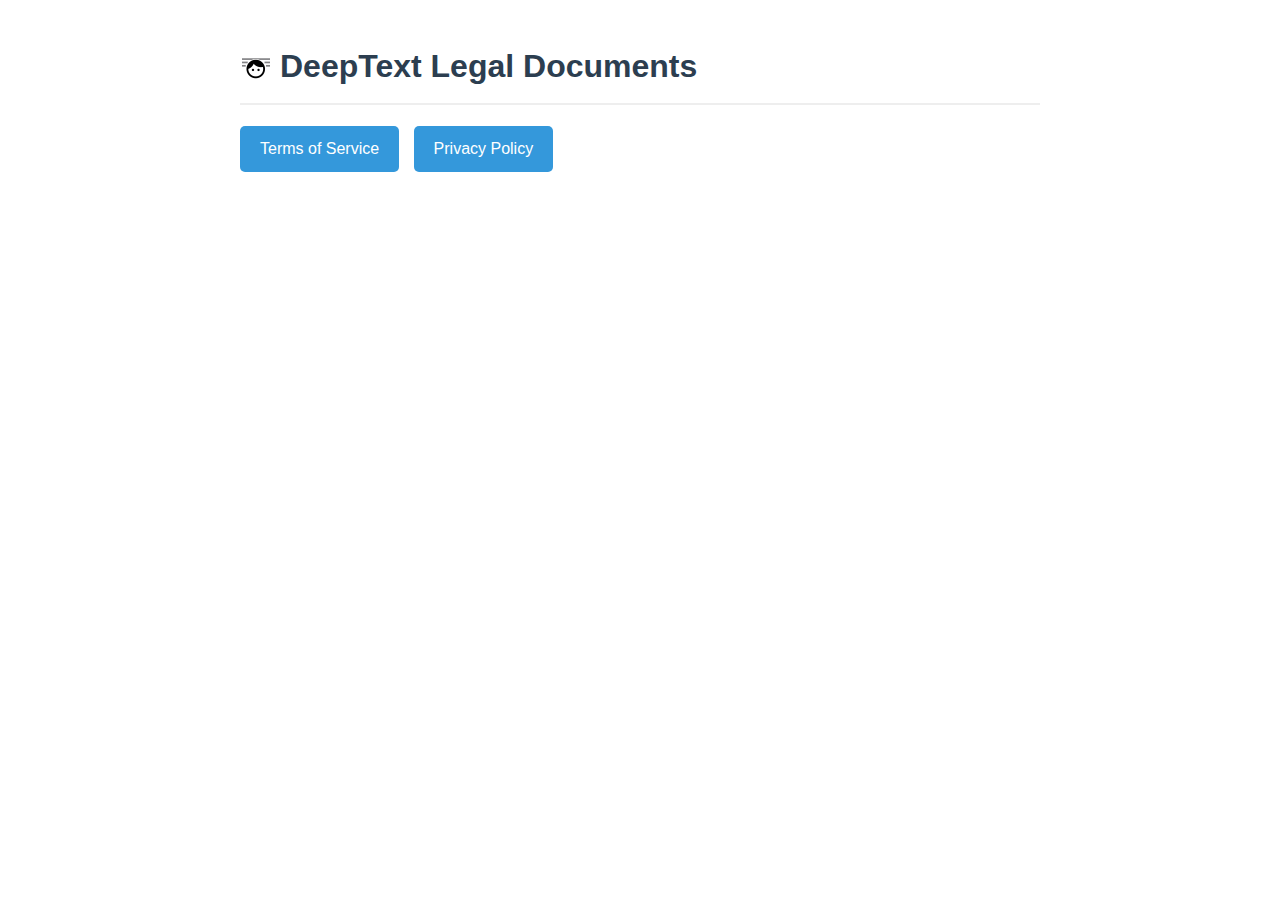
==== index.html @ c1bb79d7 "fc" ====
<!DOCTYPE html>
<html lang="en">
<head>
    <meta charset="UTF-8">
    <meta name="viewport" content="width=device-width, initial-scale=1.0">
    <title>DeepText - Legal</title>
    <link rel="icon" type="image/png" href="icon.png">
    <link rel="stylesheet" href="styles.css">
</head>
<body>
    <div class="container">
        <h1><img src="icon.png" alt="DeepText Icon" class="app-icon">DeepText Legal Documents</h1>
        <nav>
            <a href="terms.html">Terms of Service</a>
            <a href="privacy.html">Privacy Policy</a>
        </nav>
    </div>
</body>
</html>
---- styles.css ----
body {
    font-family: -apple-system, BlinkMacSystemFont, 'Segoe UI', Roboto, Oxygen, Ubuntu, Cantarell, sans-serif;
    line-height: 1.6;
    margin: 0;
    padding: 0;
    color: #333;
}

.container {
    max-width: 800px;
    margin: 0 auto;
    padding: 20px;
}

h1 {
    color: #2c3e50;
    border-bottom: 2px solid #eee;
    padding-bottom: 10px;
}

nav {
    margin: 20px 0;
}

nav a {
    display: inline-block;
    padding: 10px 20px;
    margin-right: 10px;
    background-color: #3498db;
    color: white;
    text-decoration: none;
    border-radius: 5px;
}

nav a:hover {
    background-color: #2980b9;
}

.content {
    margin: 20px 0;
}

footer {
    margin-top: 40px;
    padding-top: 20px;
    border-top: 1px solid #eee;
}

footer a {
    color: #3498db;
    text-decoration: none;
}

footer a:hover {
    text-decoration: underline;
}

.app-icon {
    height: 1em;  /* matches the current text height */
    width: auto;
    vertical-align: middle;
    margin-right: 0.5rem;
}

.language-selector {
    margin: 20px 0;
    text-align: center;
}

.language-selector select {
    padding: 8px 16px;
    font-size: 16px;
    border-radius: 4px;
    border: 1px solid #ccc;
}

[dir="rtl"] {
    text-align: right;
}

.language-links {
    margin: 20px 0;
    text-align: center;
}

.language-links a {
    text-decoration: none;
    padding: 5px 10px;
    color: #333;
}

.language-links a:hover {
    text-decoration: underline;
}
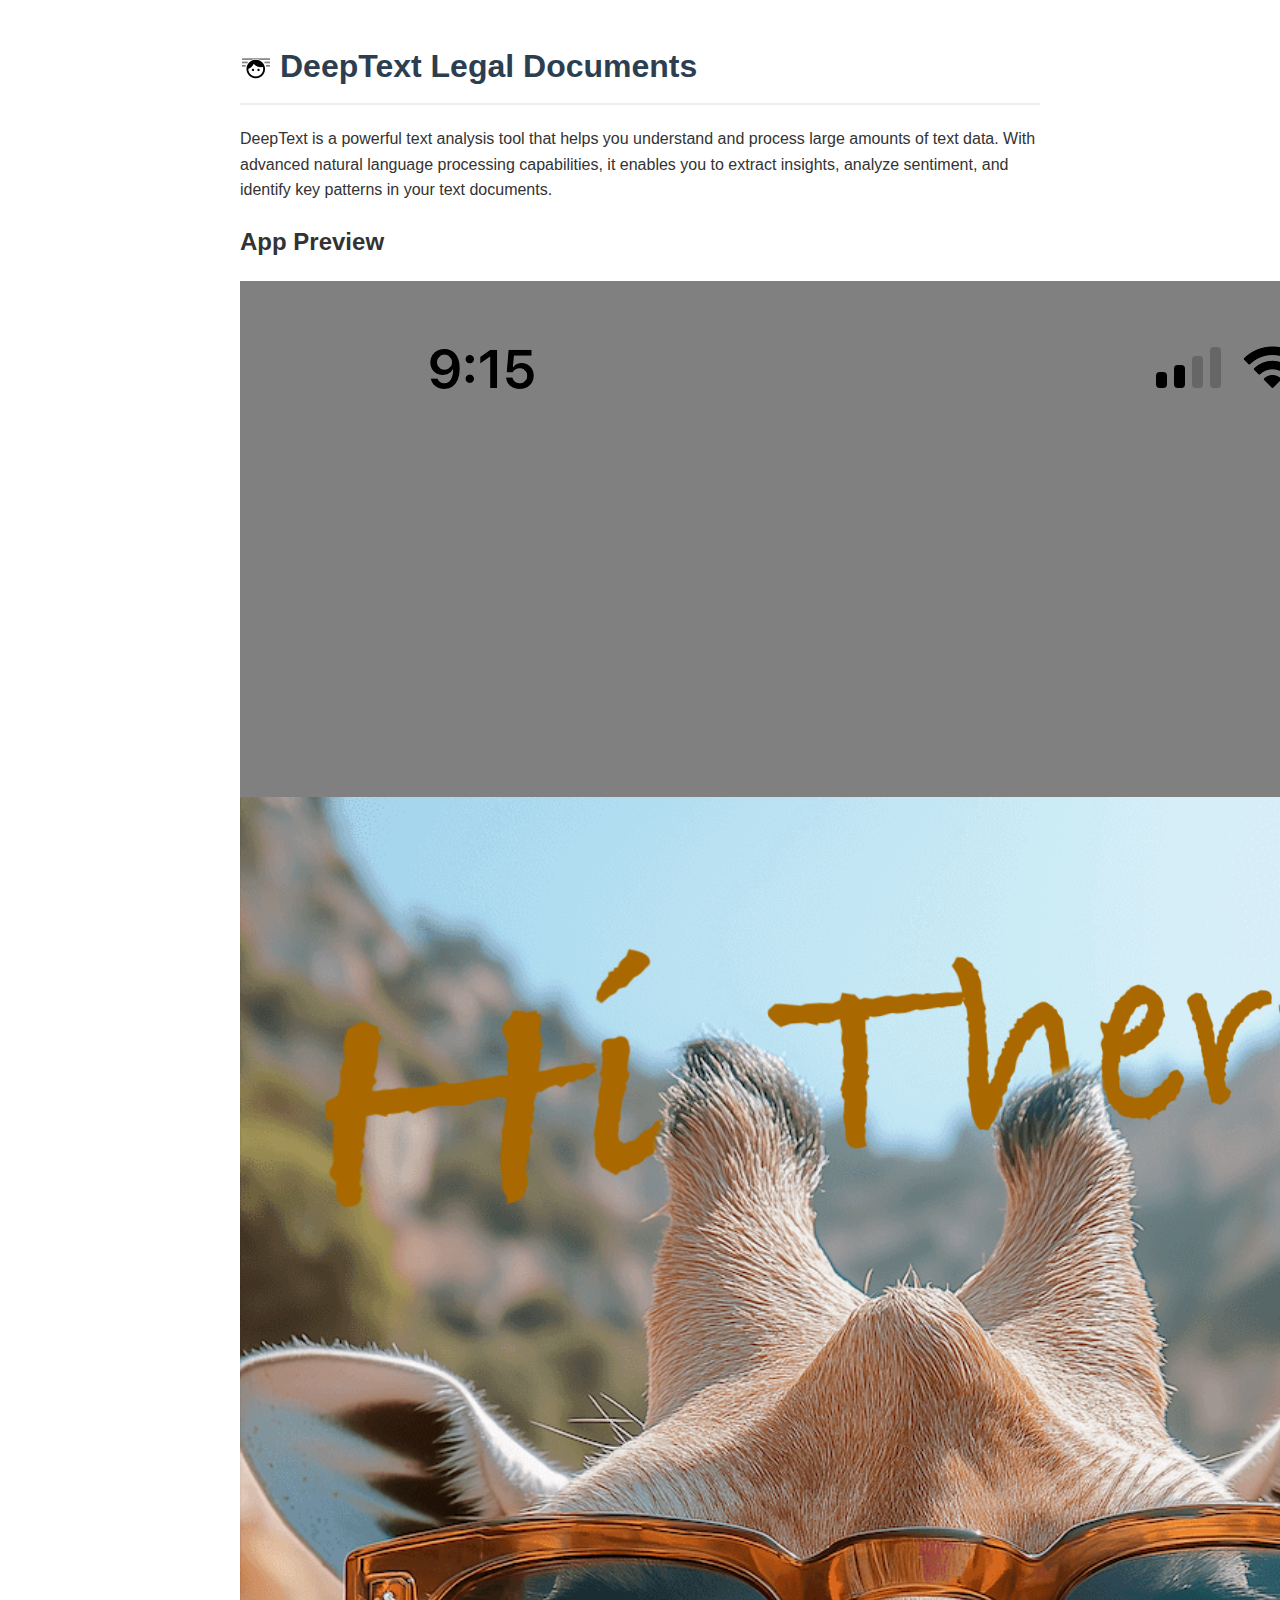
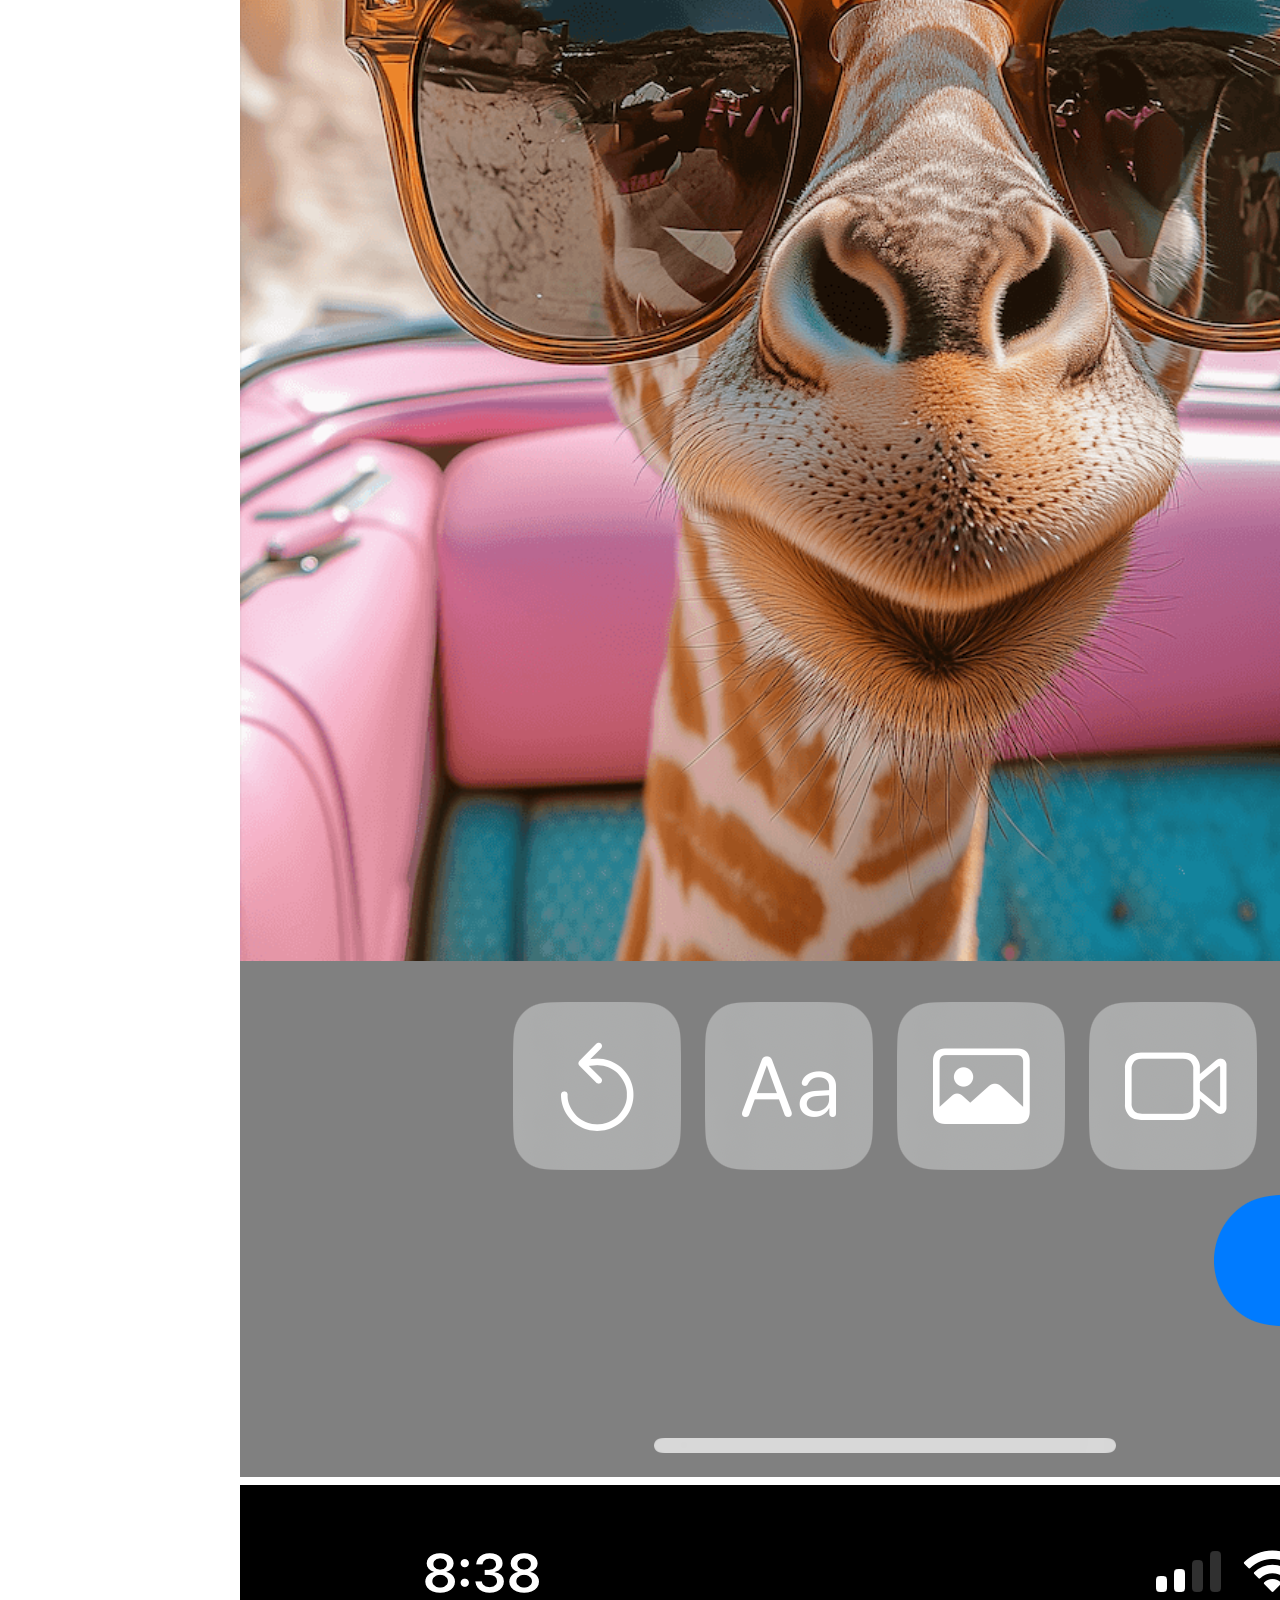
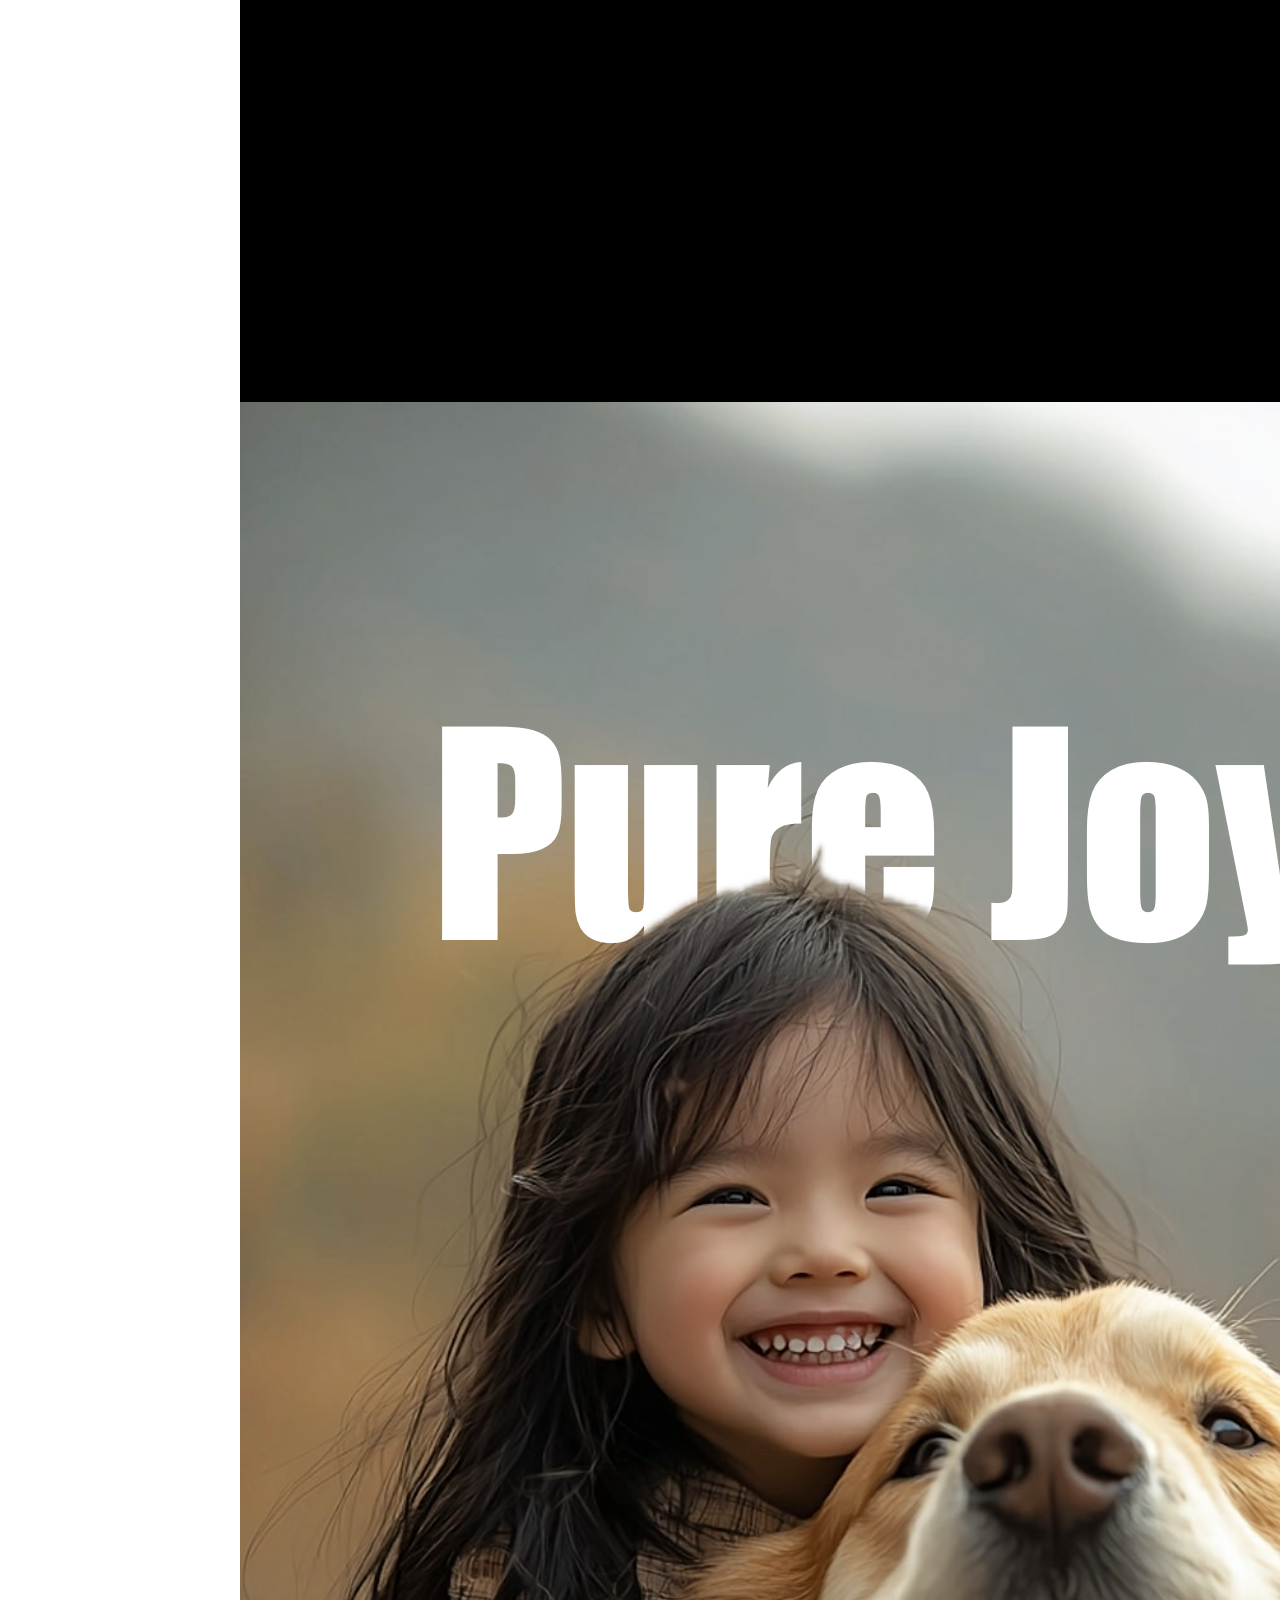
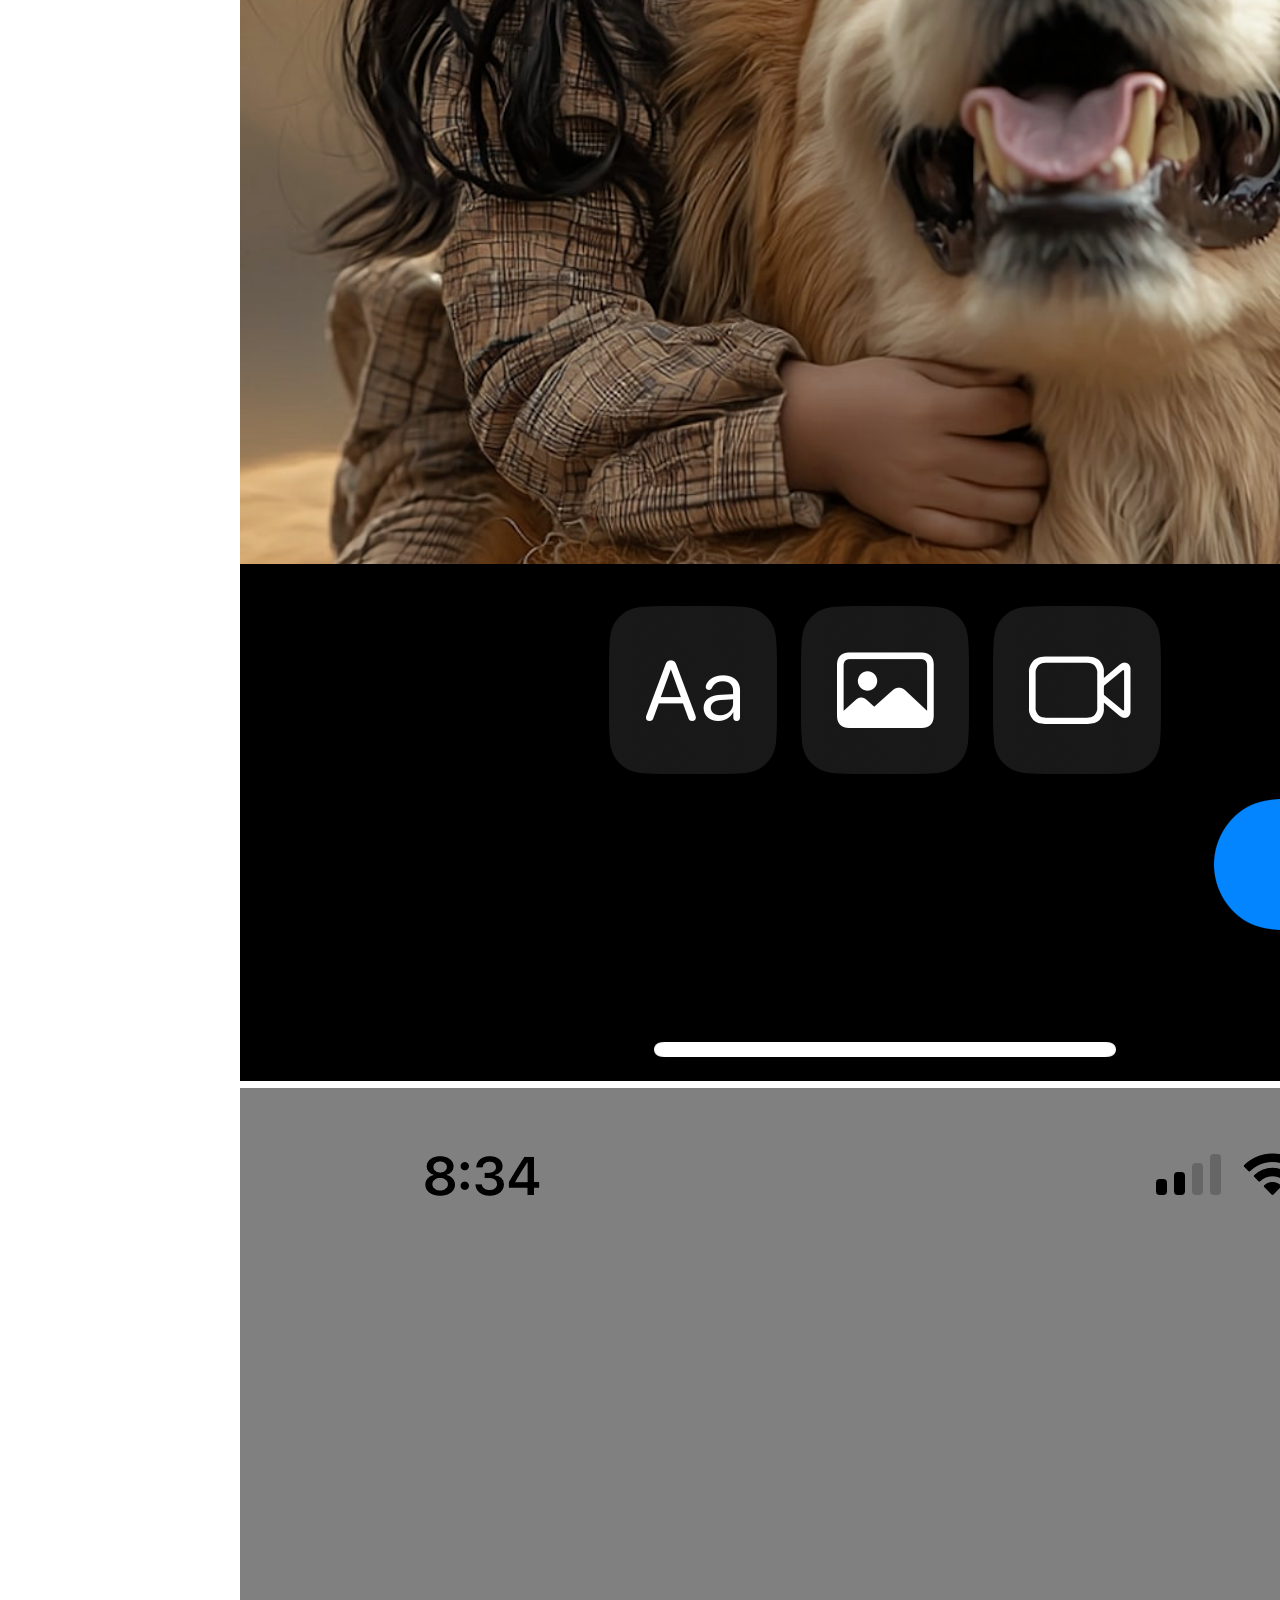
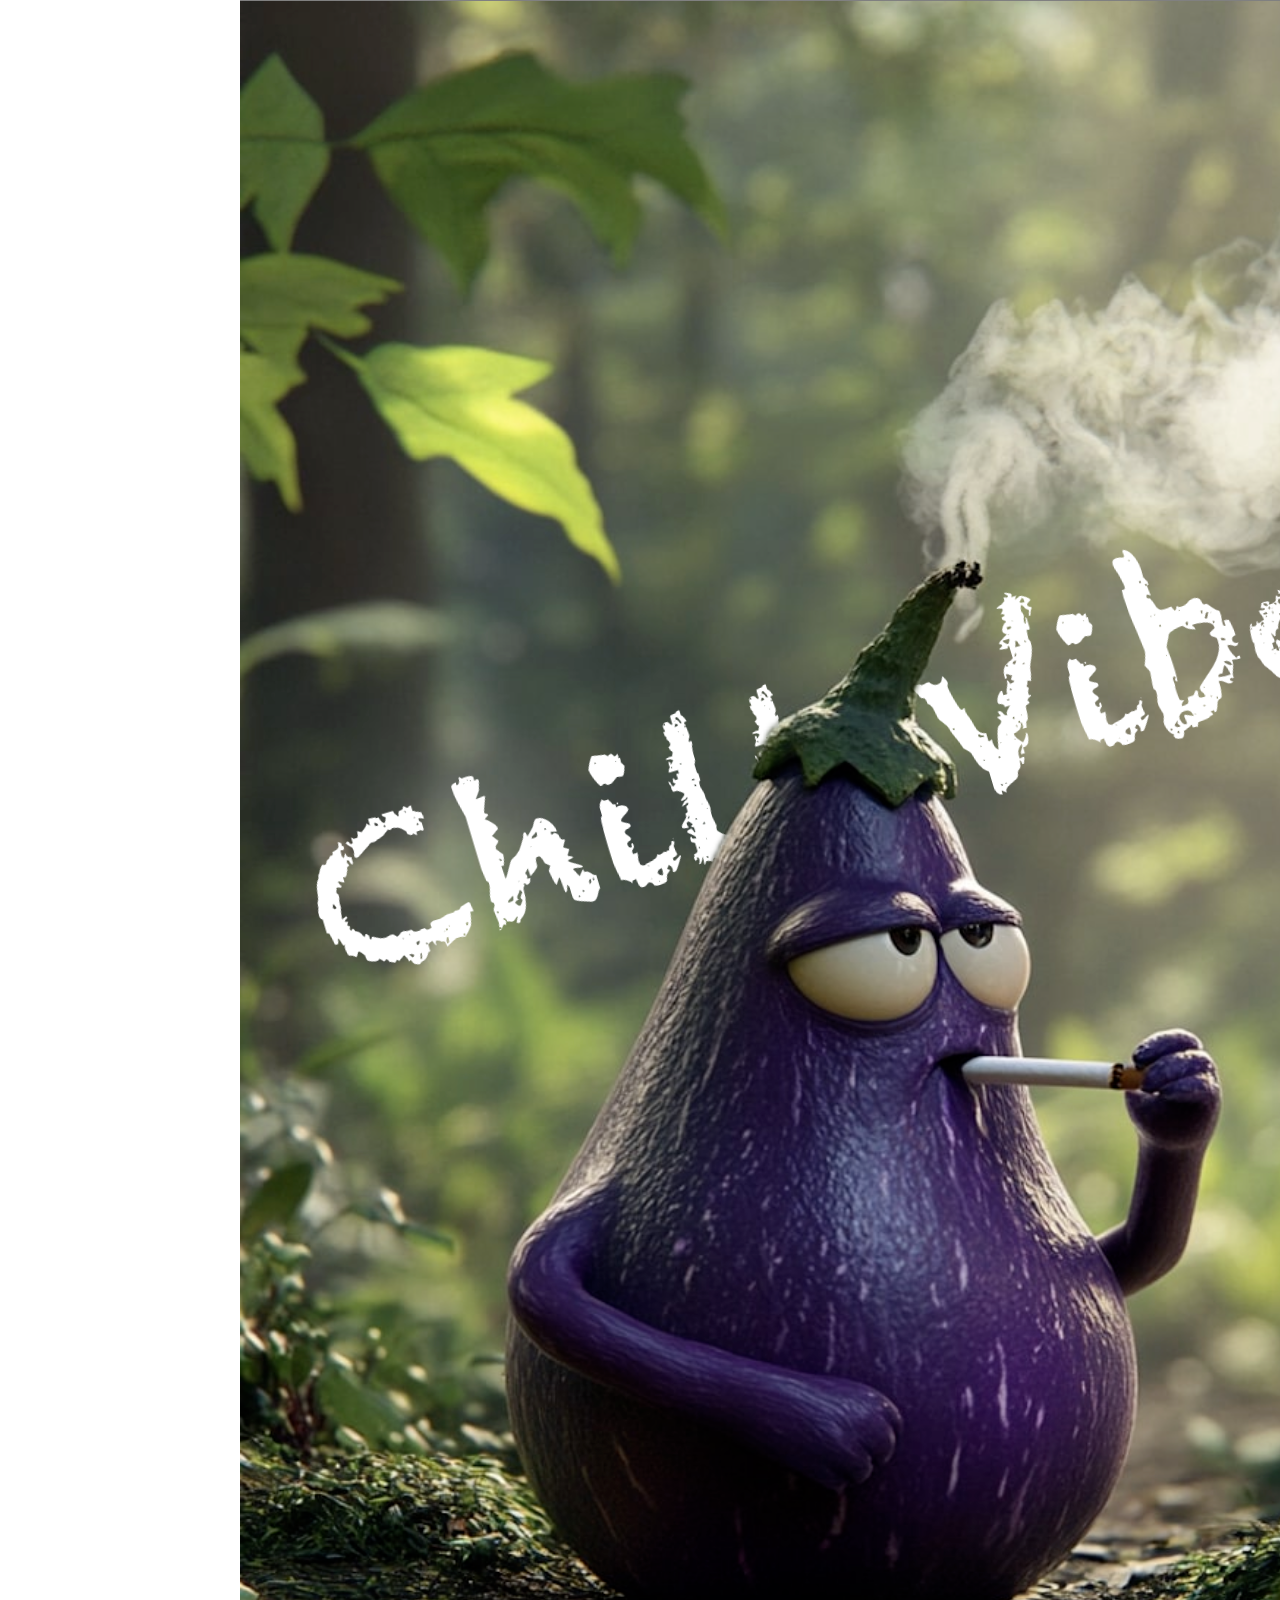
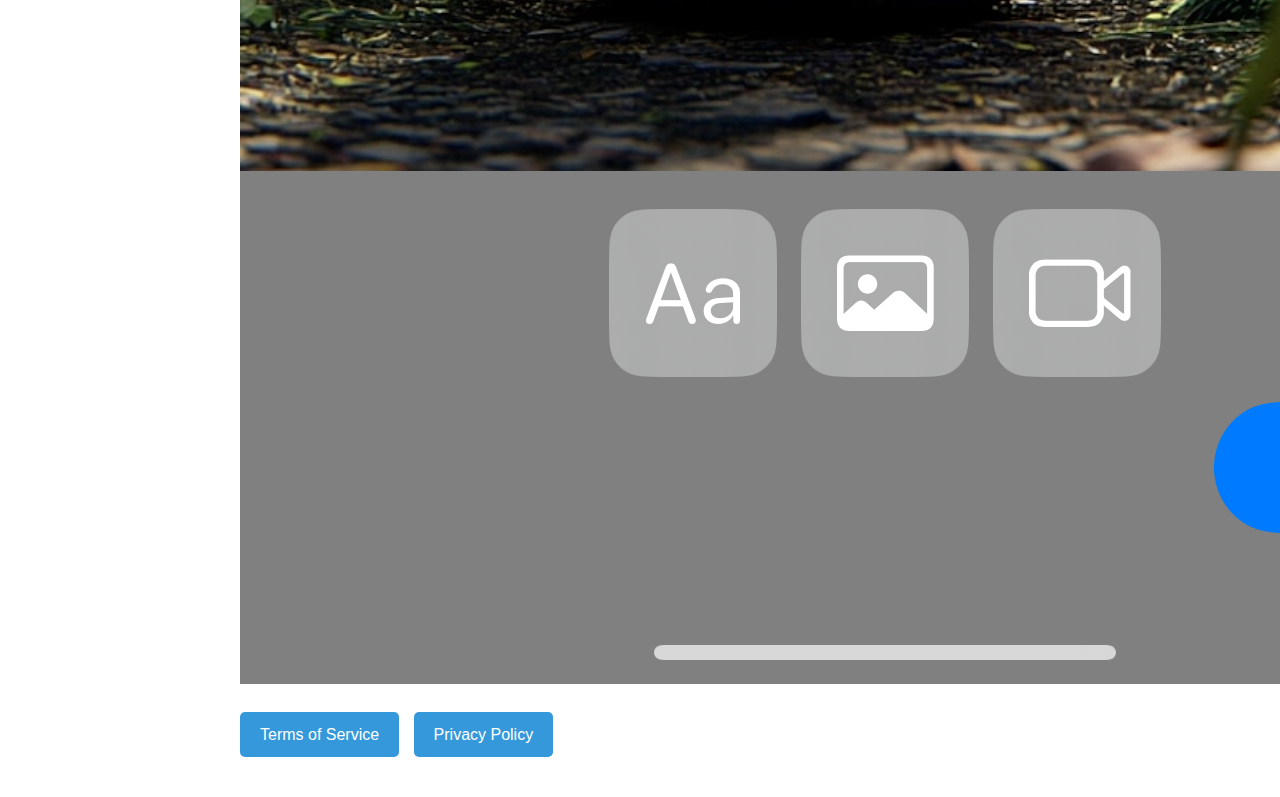
==== commit d5532822: "intro" ====
--- a/index.html
+++ b/index.html
@@ -10,6 +10,22 @@
 <body>
     <div class="container">
         <h1><img src="icon.png" alt="DeepText Icon" class="app-icon">DeepText Legal Documents</h1>
+        
+        <div class="app-description">
+            <p>DeepText is a powerful text analysis tool that helps you understand and process large amounts of text data. 
+               With advanced natural language processing capabilities, it enables you to extract insights, analyze sentiment, 
+               and identify key patterns in your text documents.</p>
+        </div>
+
+        <div class="screenshots">
+            <h2>App Preview</h2>
+            <div class="screenshot-gallery">
+                <img src="1.png" alt="DeepText Screenshot 1" class="app-screenshot">
+                <img src="2.png" alt="DeepText Screenshot 2" class="app-screenshot">
+                <img src="3.png" alt="DeepText Screenshot 3" class="app-screenshot">
+            </div>
+        </div>
+
         <nav>
             <a href="terms.html">Terms of Service</a>
             <a href="privacy.html">Privacy Policy</a>
--- a/styles.css
+++ b/styles.css
@@ -91,4 +91,97 @@
 
 .language-links a:hover {
     text-decoration: underline;
+}
+
+.hero {
+    text-align: center;
+    margin: 40px 0;
+}
+
+.hero h2 {
+    font-size: 2.5em;
+    color: #2c3e50;
+    margin-bottom: 20px;
+}
+
+.tagline {
+    font-size: 1.2em;
+    color: #666;
+    margin-bottom: 40px;
+}
+
+.demo-grid {
+    display: grid;
+    grid-template-columns: repeat(auto-fit, minmax(250px, 1fr));
+    gap: 30px;
+    margin: 40px 0;
+}
+
+.demo-item {
+    text-align: center;
+}
+
+.demo-image {
+    width: 100%;
+    border-radius: 12px;
+    box-shadow: 0 4px 12px rgba(0,0,0,0.1);
+    margin-bottom: 15px;
+}
+
+.demo-item p {
+    color: #666;
+    font-size: 1.1em;
+}
+
+.features {
+    background: #f8f9fa;
+    padding: 30px;
+    border-radius: 12px;
+    margin: 40px 0;
+}
+
+.features h3 {
+    color: #2c3e50;
+    margin-bottom: 20px;
+}
+
+.features ul {
+    list-style: none;
+    padding: 0;
+}
+
+.features li {
+    margin: 15px 0;
+    font-size: 1.1em;
+}
+
+.cta {
+    text-align: center;
+    margin: 40px 0;
+}
+
+.app-store-button {
+    display: inline-block;
+    background: #000;
+    color: white;
+    padding: 15px 30px;
+    border-radius: 25px;
+    text-decoration: none;
+    font-weight: bold;
+    font-size: 1.2em;
+}
+
+.app-store-button:hover {
+    background: #333;
+}
+
+.legal-nav {
+    text-align: center;
+    margin-top: 60px;
+}
+
+.legal-nav a {
+    font-size: 0.9em;
+    margin: 0 15px;
+    color: #666;
 } 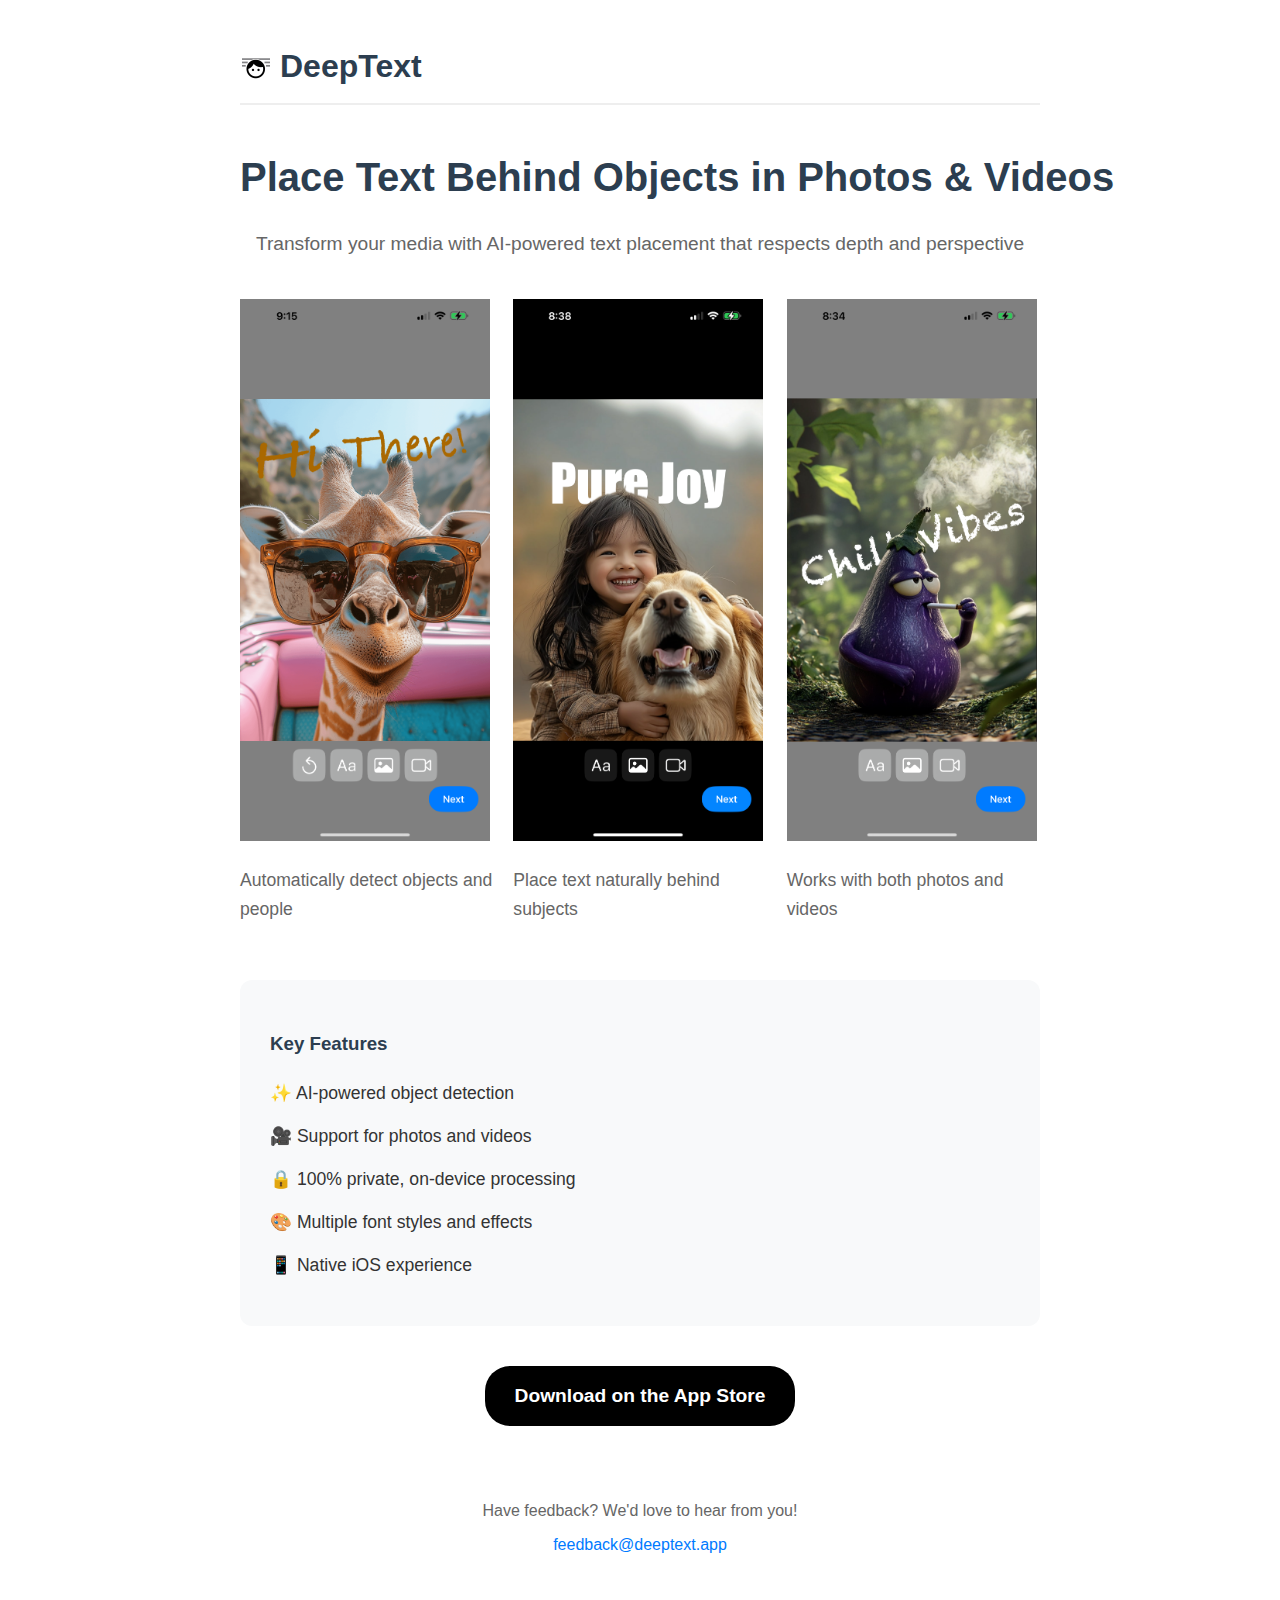
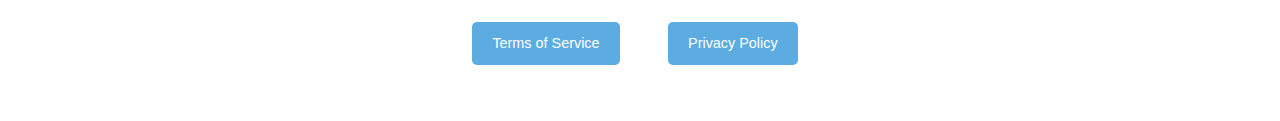
==== commit 7cc457b0: "nits" ====
--- a/index.html
+++ b/index.html
@@ -3,31 +3,59 @@
 <head>
     <meta charset="UTF-8">
     <meta name="viewport" content="width=device-width, initial-scale=1.0">
-    <title>DeepText - Legal</title>
+    <title>DeepText - iOS Text Placement App</title>
     <link rel="icon" type="image/png" href="icon.png">
     <link rel="stylesheet" href="styles.css">
 </head>
 <body>
     <div class="container">
-        <h1><img src="icon.png" alt="DeepText Icon" class="app-icon">DeepText Legal Documents</h1>
+        <h1><img src="icon.png" alt="DeepText Icon" class="app-icon">DeepText</h1>
         
-        <div class="app-description">
-            <p>DeepText is a powerful text analysis tool that helps you understand and process large amounts of text data. 
-               With advanced natural language processing capabilities, it enables you to extract insights, analyze sentiment, 
-               and identify key patterns in your text documents.</p>
+        <div class="hero">
+            <h2 style="white-space: nowrap;">Place Text Behind Objects in Photos & Videos</h2>
+            <p class="tagline">Transform your media with AI-powered text placement that respects depth and perspective</p>
         </div>
 
-        <div class="screenshots">
-            <h2>App Preview</h2>
-            <div class="screenshot-gallery">
-                <img src="1.png" alt="DeepText Screenshot 1" class="app-screenshot">
-                <img src="2.png" alt="DeepText Screenshot 2" class="app-screenshot">
-                <img src="3.png" alt="DeepText Screenshot 3" class="app-screenshot">
+        <div class="demo-grid">
+            <div class="demo-item">
+                <img src="1.png" alt="DeepText Demo 1" class="demo-image" style="max-width: 250px;">
+                <p>Automatically detect objects and people</p>
+            </div>
+            <div class="demo-item">
+                <img src="2.png" alt="DeepText Demo 2" class="demo-image" style="max-width: 250px;">
+                <p>Place text naturally behind subjects</p>
+            </div>
+            <div class="demo-item">
+                <img src="3.png" alt="DeepText Demo 3" class="demo-image" style="max-width: 250px;">
+                <p>Works with both photos and videos</p>
             </div>
         </div>
 
-        <nav>
+        <div class="features">
+            <h3>Key Features</h3>
+            <ul>
+                <li>✨ AI-powered object detection</li>
+                <li>🎥 Support for photos and videos</li>
+                <li>🔒 100% private, on-device processing</li>
+                <li>🎨 Multiple font styles and effects</li>
+                <li>📱 Native iOS experience</li>
+            </ul>
+        </div>
+
+        <div class="cta">
+            <a href="https://apps.apple.com/app/deeptext" class="app-store-button">
+                Download on the App Store
+            </a>
+        </div>
+
+        <div class="feedback">
+            <p>Have feedback? We'd love to hear from you!</p>
+            <a href="mailto:feedback@deeptext.app" class="feedback-link">feedback@deeptext.app</a>
+        </div>
+
+        <nav class="legal-nav">
             <a href="terms.html">Terms of Service</a>
+            <span class="legal-nav-separator">•</span>
             <a href="privacy.html">Privacy Policy</a>
         </nav>
     </div>
--- a/styles.css
+++ b/styles.css
@@ -111,21 +111,19 @@
 }
 
 .demo-grid {
-    display: grid;
-    grid-template-columns: repeat(auto-fit, minmax(250px, 1fr));
-    gap: 30px;
-    margin: 40px 0;
+    display: flex;
+    justify-content: space-between;
+    gap: 20px;
 }
 
 .demo-item {
-    text-align: center;
+    flex: 1;
 }
 
 .demo-image {
+    max-width: 250px;
     width: 100%;
-    border-radius: 12px;
-    box-shadow: 0 4px 12px rgba(0,0,0,0.1);
-    margin-bottom: 15px;
+    height: auto;
 }
 
 .demo-item p {
@@ -176,12 +174,51 @@
 }
 
 .legal-nav {
-    text-align: center;
-    margin-top: 60px;
+    margin-top: 2rem;
+    padding: 1rem 0;
+    text-align: center;
+    opacity: 0.8;
+    transition: opacity 0.2s ease;
+}
+
+.legal-nav:hover {
+    opacity: 1;
 }
 
 .legal-nav a {
-    font-size: 0.9em;
-    margin: 0 15px;
+    color: #fff;
+    text-decoration: none;
+    font-size: 0.9rem;
+    transition: color 0.2s ease;
+}
+
+.legal-nav a:hover {
+    color: #fff;
+    text-decoration: underline;
+}
+
+.legal-nav-separator {
+    color: #fff;
+    margin: 0 0.75rem;
+    opacity: 0.5;
+}
+
+.feedback {
+    text-align: center;
+    margin: 2rem 0;
+    padding: 1rem;
+}
+
+.feedback p {
+    margin-bottom: 0.5rem;
     color: #666;
+}
+
+.feedback-link {
+    color: #007AFF;
+    text-decoration: none;
+}
+
+.feedback-link:hover {
+    text-decoration: underline;
 } 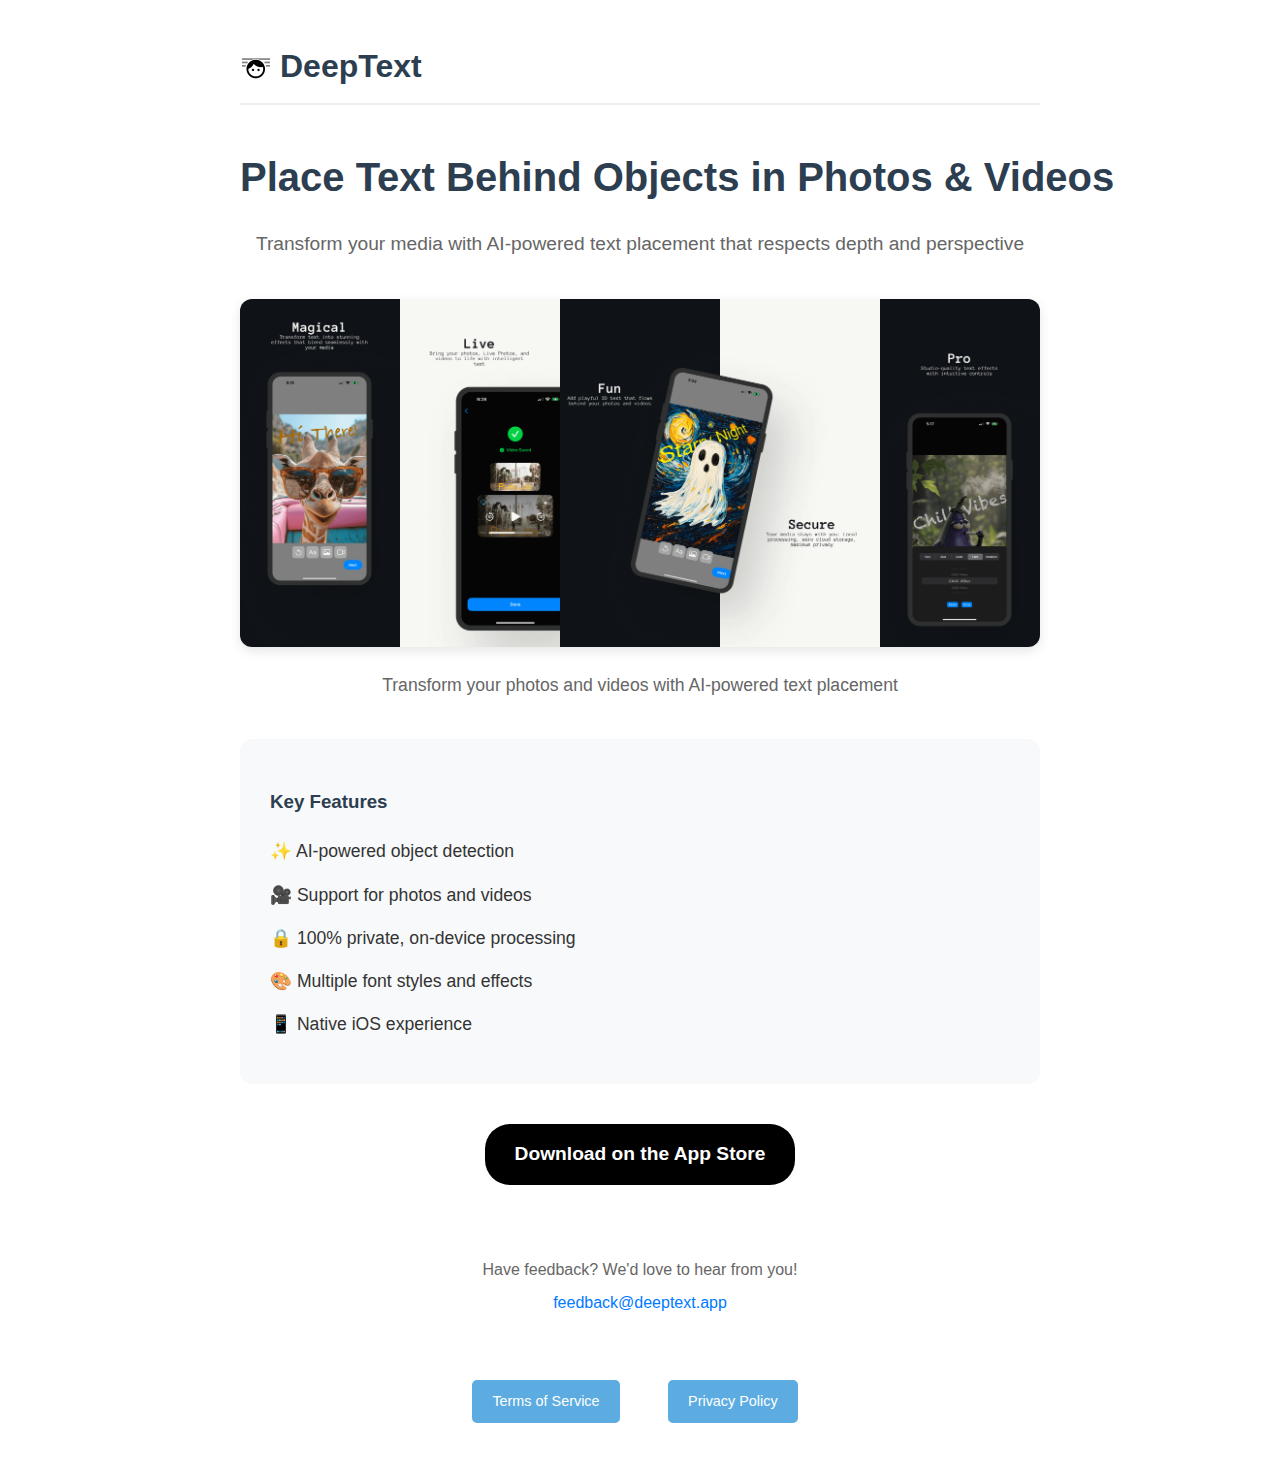
==== commit cc9260d4: "index" ====
--- a/index.html
+++ b/index.html
@@ -16,18 +16,10 @@
             <p class="tagline">Transform your media with AI-powered text placement that respects depth and perspective</p>
         </div>
 
-        <div class="demo-grid">
-            <div class="demo-item">
-                <img src="1.png" alt="DeepText Demo 1" class="demo-image" style="max-width: 250px;">
-                <p>Automatically detect objects and people</p>
-            </div>
-            <div class="demo-item">
-                <img src="2.png" alt="DeepText Demo 2" class="demo-image" style="max-width: 250px;">
-                <p>Place text naturally behind subjects</p>
-            </div>
-            <div class="demo-item">
-                <img src="3.png" alt="DeepText Demo 3" class="demo-image" style="max-width: 250px;">
-                <p>Works with both photos and videos</p>
+        <div class="demo-section">
+            <div class="demo-preview">
+                <img src="preview_summary.png" alt="DeepText Preview" class="preview-image">
+                <p>Transform your photos and videos with AI-powered text placement</p>
             </div>
         </div>
 
@@ -50,7 +42,7 @@
 
         <div class="feedback">
             <p>Have feedback? We'd love to hear from you!</p>
-            <a href="mailto:feedback@deeptext.app" class="feedback-link">feedback@deeptext.app</a>
+            <a href="mailto:deeptext.2020@gmail.com" class="feedback-link">feedback@deeptext.app</a>
         </div>
 
         <nav class="legal-nav">
--- a/styles.css
+++ b/styles.css
@@ -110,25 +110,27 @@
     margin-bottom: 40px;
 }
 
-.demo-grid {
-    display: flex;
-    justify-content: space-between;
-    gap: 20px;
-}
-
-.demo-item {
-    flex: 1;
-}
-
-.demo-image {
-    max-width: 250px;
+.demo-section {
+    margin: 40px 0;
+    text-align: center;
+}
+
+.demo-preview {
+    max-width: 800px;
+    margin: 0 auto;
+}
+
+.preview-image {
     width: 100%;
     height: auto;
-}
-
-.demo-item p {
+    border-radius: 12px;
+    box-shadow: 0 4px 12px rgba(0, 0, 0, 0.1);
+}
+
+.demo-preview p {
     color: #666;
     font-size: 1.1em;
+    margin-top: 1rem;
 }
 
 .features {
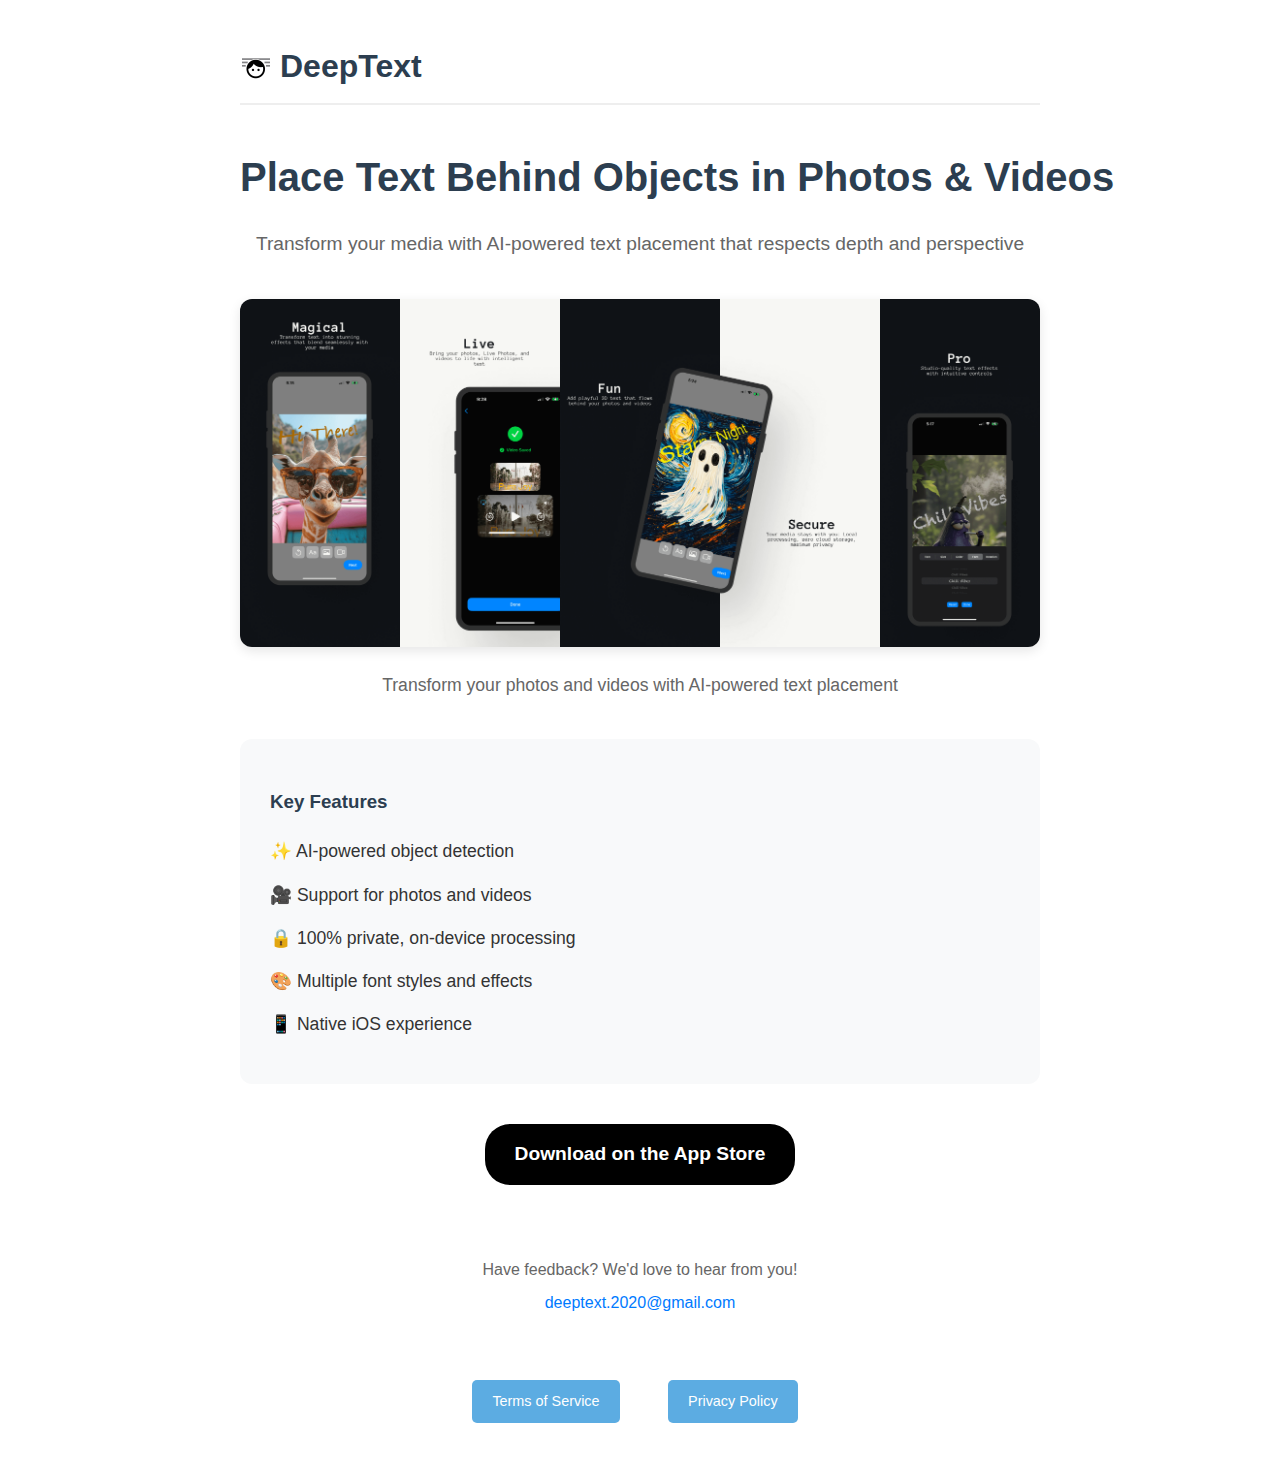
==== commit 7a4683b6: "email" ====
--- a/index.html
+++ b/index.html
@@ -42,7 +42,7 @@
 
         <div class="feedback">
             <p>Have feedback? We'd love to hear from you!</p>
-            <a href="mailto:deeptext.2020@gmail.com" class="feedback-link">feedback@deeptext.app</a>
+            <a href="mailto:deeptext.2020@gmail.com" class="feedback-link">deeptext.2020@gmail.com</a>
         </div>
 
         <nav class="legal-nav">
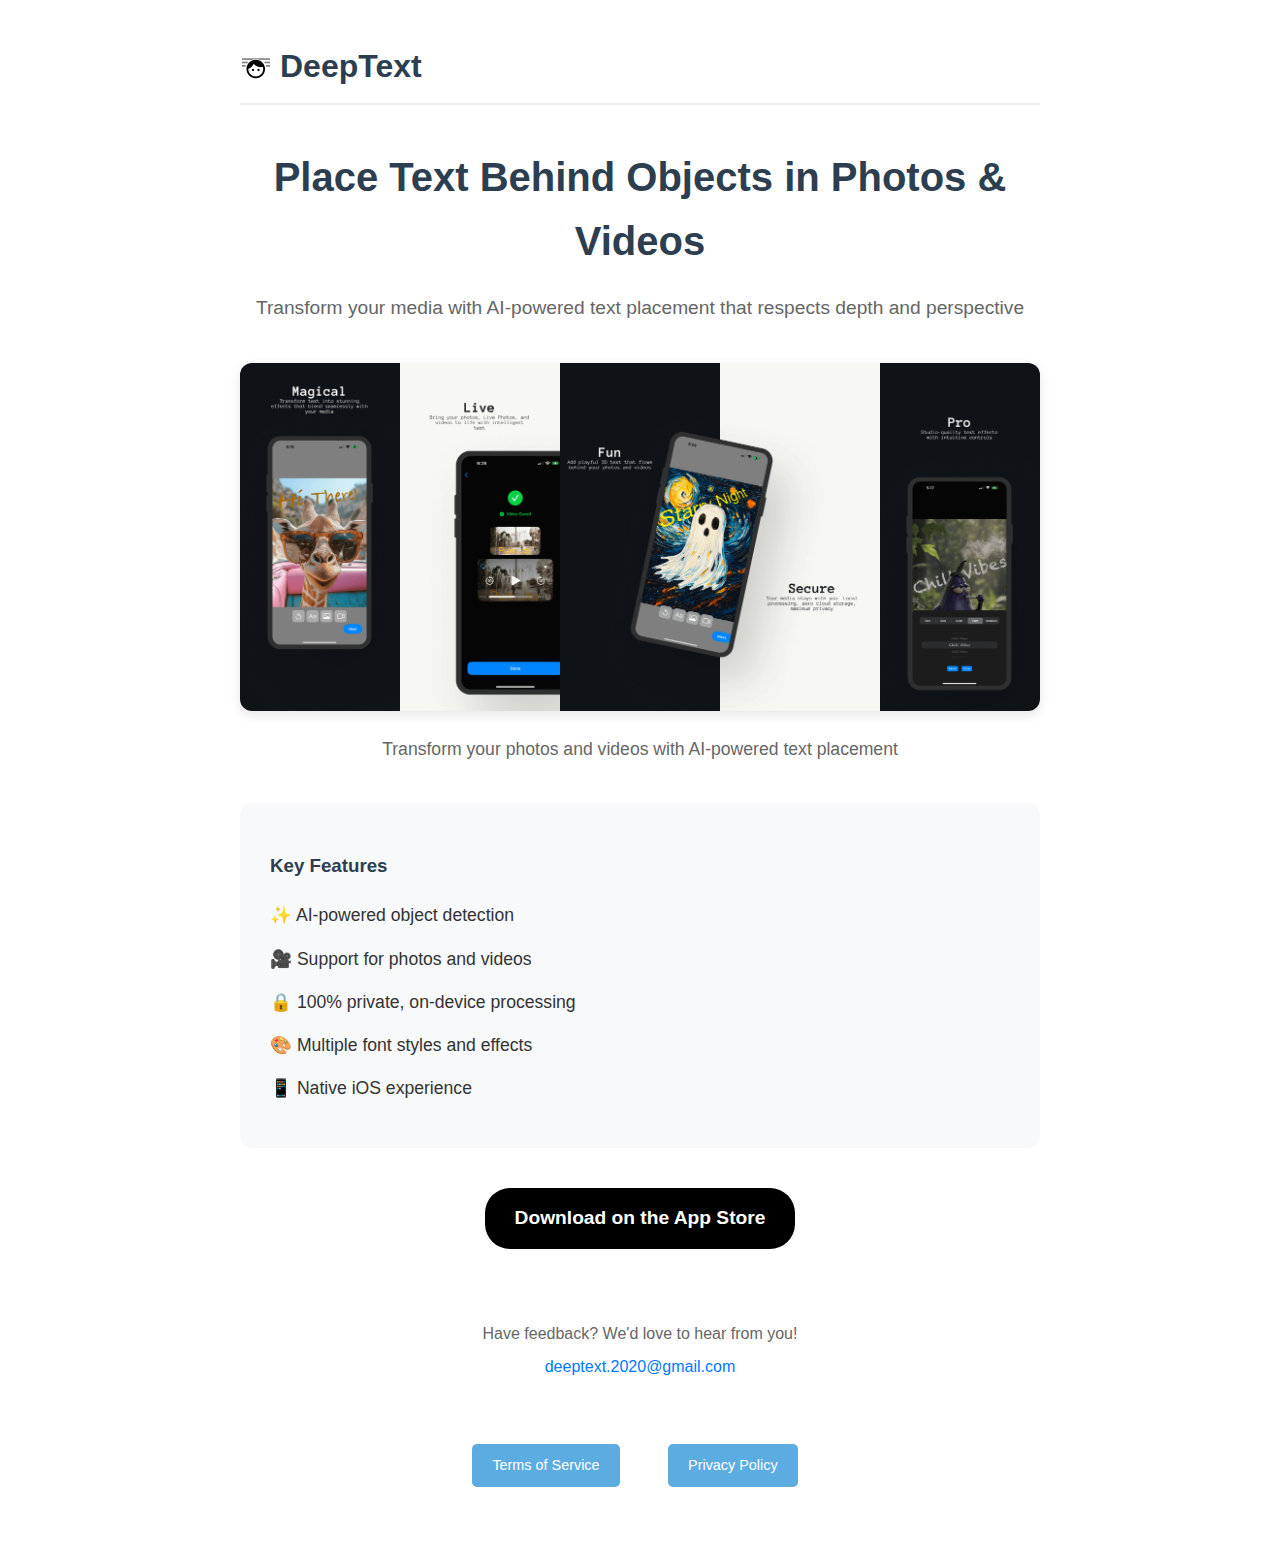
==== commit 74b22bf8: "unwrap" ====
--- a/index.html
+++ b/index.html
@@ -12,7 +12,7 @@
         <h1><img src="icon.png" alt="DeepText Icon" class="app-icon">DeepText</h1>
         
         <div class="hero">
-            <h2 style="white-space: nowrap;">Place Text Behind Objects in Photos & Videos</h2>
+            <h2>Place Text Behind Objects in Photos & Videos</h2>
             <p class="tagline">Transform your media with AI-powered text placement that respects depth and perspective</p>
         </div>
 
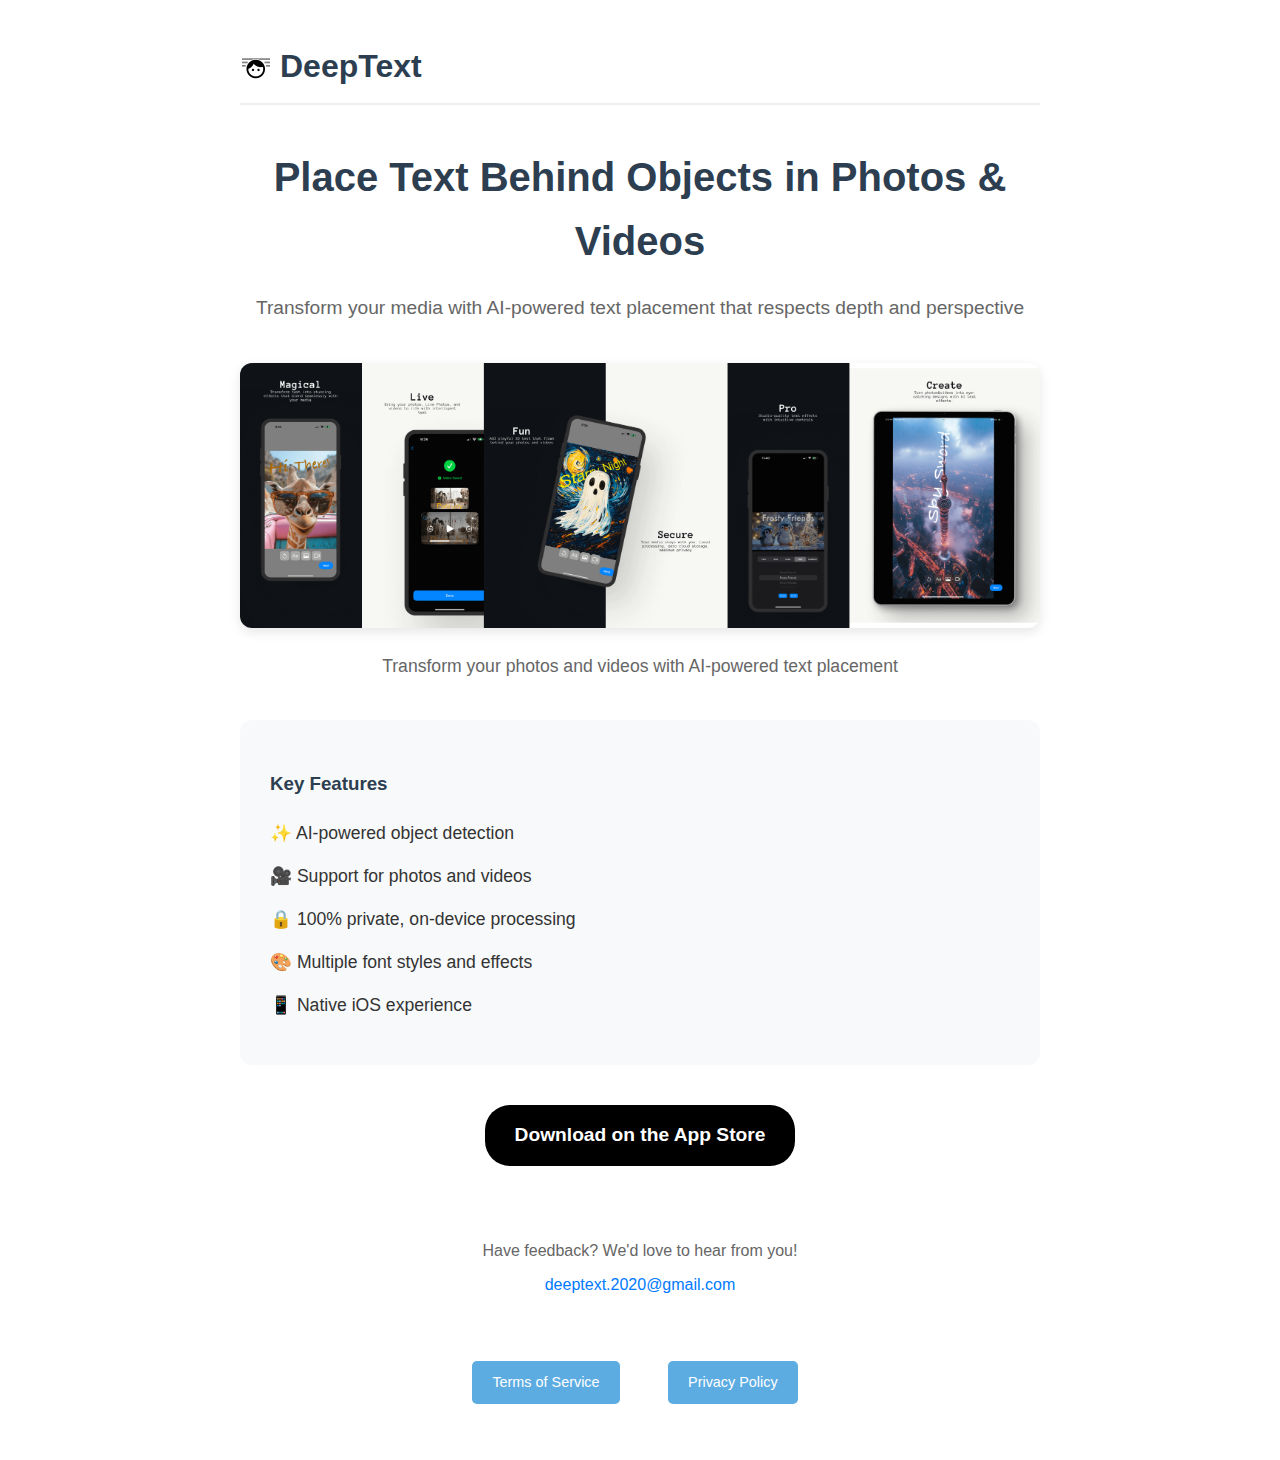
==== commit 36997b49: "website" ====
--- a/index.html
+++ b/index.html
@@ -35,7 +35,7 @@
         </div>
 
         <div class="cta">
-            <a href="https://apps.apple.com/app/deeptext" class="app-store-button">
+            <a href="https://apps.apple.com/us/app/deeptext-3d-ai-text-effects/id6738458726" class="app-store-button">
                 Download on the App Store
             </a>
         </div>
